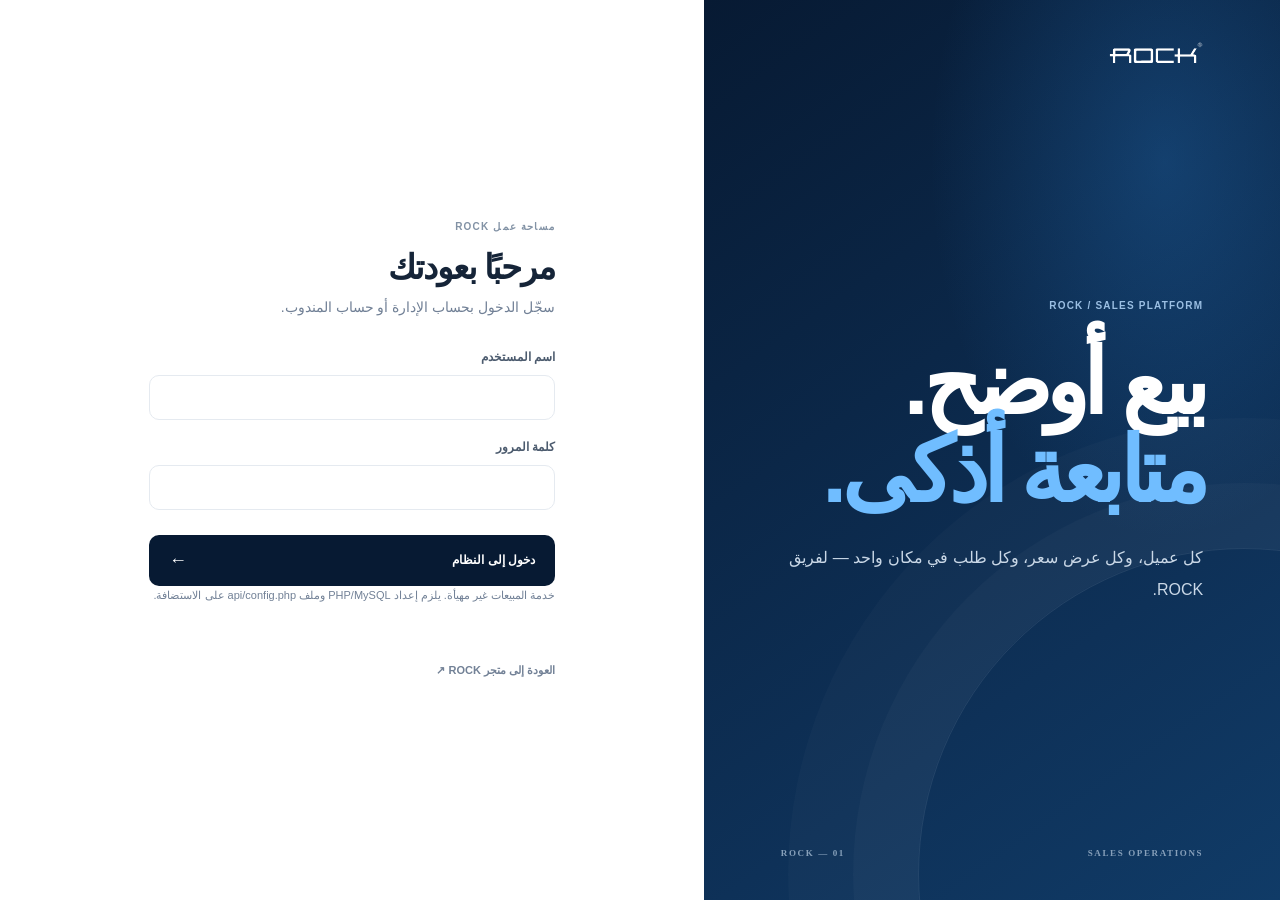
==== sales/index.html @ 5201d110 "Build ROCK sales portal with role-secured CRM, quotes, orders and admin commissions" ====
<!doctype html>
<html lang="ar" dir="rtl">
<head>
<meta charset="utf-8"><meta name="viewport" content="width=device-width,initial-scale=1,viewport-fit=cover">
<meta name="theme-color" content="#071a33"><meta name="robots" content="noindex,nofollow">
<meta http-equiv="Content-Security-Policy" content="default-src 'self'; base-uri 'self'; object-src 'none'; script-src 'self'; style-src 'self' 'unsafe-inline' https://fonts.googleapis.com; font-src 'self' https://fonts.gstatic.com; img-src 'self' data:; connect-src 'self'; form-action 'self'; upgrade-insecure-requests">
<title>ROCK Sales | نظام المبيعات</title>
<link rel="icon" href="../assets/brand/rock-logo.svg" type="image/svg+xml">
<link rel="preconnect" href="https://fonts.googleapis.com"><link rel="preconnect" href="https://fonts.gstatic.com" crossorigin>
<link href="https://fonts.googleapis.com/css2?family=IBM+Plex+Sans+Arabic:wght@400;500;600;700&family=Inter:wght@400;500;600;700;800;900&display=swap" rel="stylesheet">
<link rel="stylesheet" href="styles.css?v=20261111-1"><script src="app.js?v=20261111-1" defer></script>
</head>
<body>
<div id="loginView" class="login-view">
 <section class="login-aside"><a class="login-logo" href="../"><img src="../assets/brand/rock-logo.svg" alt="ROCK"></a><div class="login-message"><span class="eyebrow light">ROCK / SALES PLATFORM</span><h1>بيع أوضح.<br><em>متابعة أذكى.</em></h1><p>كل عميل، وكل عرض سعر، وكل طلب في مكان واحد — لفريق ROCK.</p></div><div class="login-foot"><span>SALES OPERATIONS</span><span>01 — ROCK</span></div></section>
 <section class="login-main"><form id="loginForm" class="login-card"><span class="eyebrow">مساحة عمل ROCK</span><h2>مرحبًا بعودتك</h2><p>سجّل الدخول بحساب الإدارة أو حساب المندوب.</p><label for="loginUsername">اسم المستخدم</label><input id="loginUsername" name="username" required maxlength="40" autocomplete="username"><label for="loginPassword">كلمة المرور</label><input id="loginPassword" name="password" type="password" required maxlength="200" autocomplete="current-password"><button class="primary-btn full-btn" type="submit"><span>دخول إلى النظام</span><b>←</b></button><p id="loginMessage" class="form-message" role="status" aria-live="polite"></p><a class="back-link" href="../">العودة إلى متجر ROCK ↗</a></form></section>
</div>
<div id="appView" class="app-view" hidden>
 <aside id="sidebar" class="sidebar"><div class="sidebar-brand"><a href="../"><img src="../assets/brand/rock-logo.svg" alt="ROCK"></a><span>SALES OS <i>●</i></span></div><div class="workspace-label">مساحة العمل</div>
 <nav class="side-nav" aria-label="القائمة الرئيسية">
 <button class="nav-link active" data-tab="dashboard"><span class="nav-icon">⌂</span><span>نظرة عامة</span></button>
 <button class="nav-link" data-tab="customers"><span class="nav-icon">♙</span><span>العملاء</span><b id="customerNavCount">0</b></button>
 <button class="nav-link" data-tab="quotes"><span class="nav-icon">▤</span><span>عروض الأسعار</span></button>
 <button class="nav-link" data-tab="orders"><span class="nav-icon">▣</span><span>الطلبات</span></button>
 <div class="nav-divider"></div>
 <button class="nav-link admin-only" data-tab="reps"><span class="nav-icon">♧</span><span>إدارة المندوبين</span></button>
 <button class="nav-link admin-only" data-tab="stock"><span class="nav-icon">▦</span><span>المخزون</span></button>
 <button class="nav-link admin-only" data-tab="commissions"><span class="nav-icon">٪</span><span>العمولات</span><span class="admin-lock">إدارة فقط</span></button>
 <button class="nav-link admin-only" data-tab="reports"><span class="nav-icon">◫</span><span>التقارير</span></button>
 </nav><div class="sidebar-bottom"><a class="store-link" href="../" target="_blank" rel="noopener"><span>↗</span> المتجر العام</a><div class="sidebar-user"><div class="avatar" id="userAvatar">R</div><div class="user-meta"><strong id="userName">ROCK</strong><small id="userRole">فريق المبيعات</small></div><button id="logoutBtn" class="logout-btn" type="button" aria-label="تسجيل الخروج">⇥</button></div></div>
 </aside>
 <main class="main-area"><header class="topbar"><button id="mobileMenuBtn" class="mobile-menu" type="button" aria-label="فتح القائمة">☰</button><div class="breadcrumb"><span>ROCK</span><b>/</b><strong id="currentSection">نظرة عامة</strong></div><div class="topbar-right"><span class="system-live"><i></i> النظام متصل</span><span class="top-date" id="todayLabel"></span></div></header>
 <div class="content-wrap">
 <section id="tab-dashboard" class="tab-panel active"><div class="page-heading"><div><span class="eyebrow">لوحة المتابعة</span><h1>أهلاً، <span id="greetingName">فريق ROCK</span></h1><p>نظرة سريعة على حركة العملاء والمبيعات والطلبات.</p></div><button class="primary-btn" data-open-tab="quotes">＋ إنشاء عرض سعر</button></div>
 <div class="stats-grid"><article class="stat-card"><div class="stat-label"><span>العملاء</span><i class="stat-icon">♙</i></div><strong id="statCustomers">0</strong><small>في قاعدة العملاء</small></article><article class="stat-card"><div class="stat-label"><span>عروض الأسعار</span><i class="stat-icon">▤</i></div><strong id="statQuotes">0</strong><small>تحت المتابعة</small></article><article class="stat-card"><div class="stat-label"><span>الطلبات</span><i class="stat-icon">▣</i></div><strong id="statOrders">0</strong><small>طلبات غير ملغاة</small></article><article class="stat-card featured-stat"><div class="stat-label"><span>قيمة المبيعات</span><i class="stat-icon">↗</i></div><strong id="statSales">0 ر.س</strong><small>قيمة الطلبات المسجلة</small></article><article class="stat-card"><div class="stat-label"><span>المبالغ المحصّلة</span><i class="stat-icon">✓</i></div><strong id="statCollected">0 ر.س</strong><small>الدفعات المسجلة</small></article></div>
 <div class="dashboard-grid"><section class="panel-card"><div class="panel-heading"><div><span class="eyebrow">آخر الحركة</span><h2>أحدث المستندات</h2></div><button class="text-action" data-open-tab="orders">عرض الكل ↗</button></div><div id="recentDocuments" class="recent-list"><div class="skeleton"></div></div></section>
 <section class="panel-card admin-only"><div class="panel-heading"><div><span class="eyebrow">أداء الفريق</span><h2>أفضل المندوبين</h2></div><button class="text-action" data-open-tab="reports">التقارير ↗</button></div><div id="repPerformance" class="performance-list"></div></section>
 <section class="panel-card quick-panel"><div class="panel-heading"><div><span class="eyebrow">إنجاز سريع</span><h2>اختصارات العمل</h2></div></div><button class="quick-action" data-open-tab="customers"><i>＋</i><span><b>إضافة عميل جديد</b><small>سجل بيانات العميل وتواصل معه</small></span><strong>←</strong></button><button class="quick-action" data-open-tab="quotes"><i>▤</i><span><b>إعداد عرض سعر</b><small>اختر العميل والمنتجات والكميات</small></span><strong>←</strong></button><button class="quick-action" data-open-tab="orders"><i>▣</i><span><b>متابعة الطلبات</b><small>راجع حالات التنفيذ والتحصيل</small></span><strong>←</strong></button></section></div></section>
 <section id="tab-customers" class="tab-panel"><div class="page-heading"><div><span class="eyebrow">إدارة العلاقات</span><h1>العملاء</h1><p>ملف لكل عميل مع بيانات التواصل وسجل المتابعة.</p></div><button class="primary-btn" id="showCustomerForm">＋ إضافة عميل</button></div>
 <section id="customerFormCard" class="panel-card form-card" hidden><div class="panel-heading"><div><span class="eyebrow">ملف عميل</span><h2>بيانات العميل</h2></div><button class="icon-close" type="button" data-hide="customerFormCard">×</button></div><form id="customerForm" class="form-grid"><input type="hidden" name="id"><label>اسم العميل / المنشأة<input name="name" required maxlength="160"></label><label>رقم الجوال<input name="phone" required maxlength="40" inputmode="tel"></label><label>البريد الإلكتروني<input name="email" type="email" maxlength="190"></label><label>المدينة<input name="city" maxlength="100"></label><label class="wide-field">العنوان<input name="address" maxlength="255"></label><label class="wide-field">ملاحظات<textarea name="notes" rows="2" maxlength="4000"></textarea></label><label class="admin-only">المندوب المسؤول<select name="rep_id" id="customerRepSelect"><option value="">بدون تعيين</option></select></label><div class="form-actions wide-field"><button class="primary-btn" type="submit">حفظ العميل</button><button class="secondary-btn" type="button" data-hide="customerFormCard">إلغاء</button><span id="customerMessage" class="form-message"></span></div></form></section>
 <section class="panel-card table-card"><div class="table-toolbar"><div><h2>قاعدة العملاء</h2><small id="customerCountLabel">0 عميل</small></div><input id="customerSearch" class="search-input" type="search" placeholder="ابحث بالاسم أو الجوال أو المدينة..."></div><div class="table-scroll"><table><thead><tr><th>العميل</th><th>رقم الجوال</th><th>المدينة</th><th class="admin-only">المندوب</th><th>تاريخ الإضافة</th><th>الإجراء</th></tr></thead><tbody id="customersBody"></tbody></table></div><div id="customersEmpty" class="empty-message" hidden>لا توجد سجلات بعد. أضف أول عميل للبدء.</div></section></section>
 <section id="tab-quotes" class="tab-panel"><div class="page-heading"><div><span class="eyebrow">مرحلة ما قبل البيع</span><h1>عروض الأسعار</h1><p>أنشئ عرضًا واضحًا ثم سجّل إرساله وتابع القرار.</p></div><button class="primary-btn" id="showQuoteForm">＋ عرض سعر جديد</button></div>
 <section id="quoteFormCard" class="panel-card form-card" hidden><div class="panel-heading"><div><span class="eyebrow">عرض جديد</span><h2>تجهيز عرض السعر</h2></div><button class="icon-close" type="button" data-hide="quoteFormCard">×</button></div><form id="quoteForm"><div class="form-grid"><label>العميل<select name="customer_id" id="quoteCustomer" required><option value="">اختر العميل</option></select></label><label>صلاحية العرض حتى<input name="valid_until" type="date"></label><label class="admin-only">المندوب المسؤول<select name="rep_id" id="quoteRep"><option value="">بدون تعيين</option></select></label><label class="admin-only">خصم (ر.س)<input name="discount" type="number" min="0" step="0.01" value="0"></label><label class="wide-field">ملاحظات العرض<textarea name="notes" rows="2"></textarea></label></div><div class="quote-lines-head"><div><span class="eyebrow">المنتجات</span><h3>بنود العرض</h3></div><button id="addQuoteLine" class="secondary-btn" type="button">＋ إضافة منتج</button></div><div id="quoteLines" class="quote-lines"></div><div class="quote-total"><span>الإجمالي التقديري</span><strong id="quoteTotal">0.00 ر.س</strong></div><div class="form-actions"><button class="primary-btn" type="submit">حفظ عرض السعر</button><button class="secondary-btn" type="button" data-hide="quoteFormCard">إلغاء</button><span id="quoteMessage" class="form-message"></span></div></form></section>
 <section class="panel-card table-card"><div class="table-toolbar"><div><h2>سجل عروض الأسعار</h2><small>من الأحدث إلى الأقدم</small></div><input id="quoteSearch" class="search-input" type="search" placeholder="ابحث برقم العرض أو العميل..."></div><div class="table-scroll"><table><thead><tr><th>رقم العرض</th><th>العميل</th><th class="admin-only">المندوب</th><th>القيمة</th><th>الحالة</th><th>التاريخ</th><th>الإجراءات</th></tr></thead><tbody id="quotesBody"></tbody></table></div><div id="quotesEmpty" class="empty-message" hidden>لا توجد عروض أسعار حتى الآن.</div></section></section>
 <section id="tab-orders" class="tab-panel"><div class="page-heading"><div><span class="eyebrow">تنفيذ المبيعات</span><h1>الطلبات</h1><p>تابع الاعتماد والتجهيز والشحن والتسليم والتحصيل.</p></div><a id="exportOrders" class="secondary-btn admin-only" href="api.php?action=export_orders">تصدير CSV ↓</a></div><section class="panel-card table-card"><div class="table-toolbar"><div><h2>كل الطلبات</h2><small>حالة التنفيذ والتحصيل</small></div><input id="orderSearch" class="search-input" type="search" placeholder="ابحث برقم الطلب أو العميل..."></div><div class="table-scroll"><table><thead><tr><th>رقم الطلب</th><th>العميل</th><th class="admin-only">المندوب</th><th>القيمة</th><th>التنفيذ</th><th>التحصيل</th><th>الإجراء</th></tr></thead><tbody id="ordersBody"></tbody></table></div><div id="ordersEmpty" class="empty-message" hidden>لا توجد طلبات معتمدة بعد.</div></section></section>
 <section id="tab-reps" class="tab-panel admin-only"><div class="page-heading"><div><span class="eyebrow">إدارة الفريق</span><h1>المندوبون</h1><p>إنشاء الحسابات وتحديد نسبة العمولة — إعداد خاص بالإدارة.</p></div><button class="primary-btn" id="showRepForm">＋ إضافة مندوب</button></div>
 <section id="repFormCard" class="panel-card form-card" hidden><div class="panel-heading"><div><span class="eyebrow">حساب مندوب</span><h2>بيانات الدخول</h2></div><button class="icon-close" type="button" data-hide="repFormCard">×</button></div><form id="repForm" class="form-grid"><input type="hidden" name="id"><label>الاسم الكامل<input name="name" required maxlength="120"></label><label>اسم المستخدم<input name="username" required pattern="[A-Za-z0-9_.-]{3,40}" maxlength="40"></label><label>رقم الجوال<input name="phone" maxlength="40" inputmode="tel"></label><label>كلمة المرور الأولية<input name="password" type="password" minlength="12" autocomplete="new-password"><small>12 حرفًا على الأقل. اتركه فارغًا عند التعديل للإبقاء على كلمة المرور.</small></label><label>نسبة العمولة %<input name="commission_percent" type="number" min="0" max="100" step="0.001" placeholder="استخدم النسبة العامة"></label><label class="toggle-field"><input name="active" type="checkbox" value="1" checked> الحساب مفعّل</label><div class="form-actions wide-field"><button class="primary-btn" type="submit">حفظ حساب المندوب</button><button class="secondary-btn" type="button" data-hide="repFormCard">إلغاء</button><span id="repMessage" class="form-message"></span></div></form></section>
 <section class="panel-card table-card"><div class="table-toolbar"><div><h2>فريق المبيعات</h2><small>العمولات غير ظاهرة للمندوبين.</small></div></div><div class="table-scroll"><table><thead><tr><th>المندوب</th><th>اسم المستخدم</th><th>الجوال</th><th>العمولة</th><th>الحالة</th><th>آخر دخول</th><th>إجراء</th></tr></thead><tbody id="repsBody"></tbody></table></div></section></section>
 <section id="tab-stock" class="tab-panel admin-only"><div class="page-heading"><div><span class="eyebrow">التحكم التشغيلي</span><h1>المخزون</h1><p>فعّل تتبع الكمية للمنتجات التي تريد مراقبتها. يبدأ المخزون غير متتبّع حتى إدخال رصيد فعلي.</p></div></div><section class="panel-card table-card"><div class="table-toolbar"><div><h2>رصيد المنتجات</h2><small>يُخصم المخزون عند تحويل حالة الطلب إلى مشحون.</small></div><input id="stockSearch" class="search-input" type="search" placeholder="ابحث عن منتج..."></div><div class="table-scroll"><table><thead><tr><th>المنتج</th><th>الموديل</th><th>تتبع الكمية</th><th>الرصيد</th><th>حد إعادة الطلب</th><th>حفظ</th></tr></thead><tbody id="stockBody"></tbody></table></div></section></section>
 <section id="tab-commissions" class="tab-panel admin-only"><div class="page-heading"><div><span class="eyebrow">إعدادات خاصة بالإدارة</span><h1>العمولات</h1><p>صفحة خاصة بالمدير. لا تظهر في واجهة المندوب أو API الخاص به.</p></div><span class="private-pill">🔒 إدارة فقط</span></div><section class="panel-card commission-settings"><form id="commissionForm"><div><span class="eyebrow">النسبة العامة</span><h2>معدل عمولة الفريق</h2><p>تُستخدم للحسابات التي ليس لها نسبة فردية. تثبت النسبة عند اكتمال التحصيل.</p></div><label><span>النسبة المئوية</span><div class="percent-input"><input name="percent" id="defaultCommission" type="number" min="0" max="100" step="0.001" required><b>%</b></div></label><button class="primary-btn" type="submit">حفظ النسبة</button><span id="commissionMessage" class="form-message"></span></form></section><section class="panel-card table-card"><div class="table-toolbar"><div><h2>العمولات المثبتة</h2><small>تُحسب على صافي قيمة الطلب بعد الخصم عند اكتمال التحصيل.</small></div></div><div class="table-scroll"><table><thead><tr><th>رقم الطلب</th><th>المندوب</th><th>أساس الاحتساب</th><th>النسبة</th><th>العمولة</th><th>التاريخ</th></tr></thead><tbody id="commissionsBody"></tbody></table></div><div id="commissionsEmpty" class="empty-message" hidden>لا توجد عمولات مثبتة بعد.</div></section></section>
 <section id="tab-reports" class="tab-panel admin-only"><div class="page-heading"><div><span class="eyebrow">تحليل الأداء</span><h1>التقارير</h1><p>قارن المبيعات والتحصيل وعدد الطلبات حسب المندوب.</p></div></div><section class="panel-card report-filter"><form id="reportForm"><label>من تاريخ<input type="date" name="from" required></label><label>إلى تاريخ<input type="date" name="to" required></label><button class="primary-btn" type="submit">تحديث التقرير</button></form></section><section class="panel-card table-card"><div class="table-toolbar"><div><h2>أداء المندوبين</h2><small id="reportPeriod">هذا الشهر</small></div></div><div class="table-scroll"><table><thead><tr><th>المندوب</th><th>الطلبات</th><th>المبيعات</th><th>المحصّل</th><th>نسبة التحصيل</th></tr></thead><tbody id="reportsBody"></tbody></table></div></section></section>
 <footer class="app-footer"><span>ROCK SALES OPERATIONS</span><span>بيئة داخلية محمية · SAR</span></footer></div></main></div>
<div id="detailModal" class="modal-wrap" hidden><div class="modal-backdrop" data-close-modal></div><section class="detail-modal" role="dialog" aria-modal="true" aria-labelledby="detailTitle"><div class="modal-title"><div><span class="eyebrow">ROCK / RECORD</span><h2 id="detailTitle">تفاصيل السجل</h2></div><button class="icon-close" type="button" data-close-modal>×</button></div><div id="detailContent"></div></section></div>
<div id="toast" class="toast" role="status" aria-live="polite"></div>
</body></html>
---- sales/styles.css ----
@import url('https://fonts.googleapis.com/css2?family=IBM+Plex+Sans+Arabic:wght@400;500;600;700&family=Inter:wght@400;500;600;700;800;900&display=swap');
:root{color-scheme:light;--navy:#071a33;--blue:#1676d2;--ink:#152438;--muted:#718096;--line:#e5eaf0;--paper:#f5f7fa;--green:#18835b;--amber:#a76a0b;--red:#bf3e42;font-family:"IBM Plex Sans Arabic","Inter",sans-serif}
*{box-sizing:border-box}html{min-width:320px;background:var(--paper);scroll-behavior:smooth}body{margin:0;background:var(--paper);color:var(--ink);font-size:14px;line-height:1.65;-webkit-font-smoothing:antialiased}button,input,select,textarea{font:inherit}button,a{-webkit-tap-highlight-color:transparent}button{cursor:pointer}a{color:inherit;text-decoration:none}[hidden]{display:none!important}
.login-view{min-height:100svh;display:grid;grid-template-columns:minmax(320px,.9fr) minmax(380px,1.1fr);background:#fff}.login-aside{min-height:100svh;padding:42px clamp(28px,6vw,90px);background:radial-gradient(ellipse at 80% 18%,rgba(43,131,214,.28),transparent 36%),linear-gradient(145deg,#071a33,#0e3158 70%,#103b67);color:#fff;display:flex;flex-direction:column;justify-content:space-between;position:relative;overflow:hidden}.login-aside:after{content:"";position:absolute;width:650px;height:650px;border:1px solid rgba(255,255,255,.09);border-radius:50%;right:-290px;bottom:-300px;box-shadow:0 0 0 65px rgba(255,255,255,.025),0 0 0 130px rgba(255,255,255,.02)}.login-logo{width:94px;position:relative;z-index:1}.login-logo img{width:100%;filter:brightness(0) invert(1)}.login-message{position:relative;z-index:1;max-width:560px;margin-block:auto}.eyebrow{display:block;font-size:10px;letter-spacing:.12em;font-weight:800;color:#8292a5;text-transform:uppercase}.eyebrow.light{color:#9bbfe3}.login-message h1{font-size:clamp(55px,7vw,100px);letter-spacing:-.065em;line-height:.98;margin:26px 0;font-weight:800}.login-message h1 em{font-style:normal;color:#70bdff}.login-message p{font-size:16px;line-height:2;color:#cad8e7;max-width:440px}.login-foot{display:flex;justify-content:space-between;gap:20px;color:#87a0ba;font:700 9px "Inter";letter-spacing:.18em;position:relative;z-index:1}.login-main{min-height:100svh;display:grid;place-items:center;padding:32px}.login-card{width:min(430px,100%);padding:12px}.login-card h2{font-size:34px;line-height:1.2;margin:12px 0 8px;letter-spacing:-.04em}.login-card>p{color:var(--muted);margin:0 0 29px}.login-card label,.form-grid label,.report-filter label{display:flex;flex-direction:column;gap:7px;font-size:12px;font-weight:700;color:#4c5b6e}.login-card input,.form-grid input,.form-grid select,.form-grid textarea,.report-filter input{width:100%;min-width:0;min-height:45px;border:1px solid var(--line);border-radius:10px;background:#fff;padding:10px 13px;outline:0;color:var(--ink);transition:border .18s,box-shadow .18s}.login-card input{margin:7px 0 18px}.login-card input:focus,.form-grid input:focus,.form-grid select:focus,.form-grid textarea:focus,.report-filter input:focus,.search-input:focus{border-color:#7db6ef;box-shadow:0 0 0 3px rgba(22,118,210,.1)}.primary-btn,.secondary-btn{min-height:43px;border-radius:10px;padding:0 17px;display:inline-flex;align-items:center;justify-content:center;gap:12px;font-size:12px;font-weight:800;border:1px solid transparent;transition:transform .18s,background .18s,border .18s}.primary-btn{background:var(--navy);color:#fff}.primary-btn:hover{background:#12375f;transform:translateY(-1px)}.secondary-btn{background:#fff;border-color:var(--line);color:var(--ink)}.secondary-btn:hover{background:#f8fafc;border-color:#cbd5df}.full-btn{width:100%;justify-content:space-between;margin-top:7px;min-height:51px;padding-inline:19px}.full-btn b{font-size:18px}.form-message{min-height:20px;font-size:11px;color:var(--red);margin:8px 0 0}.form-message.success{color:var(--green)}.back-link{font-size:11px;font-weight:700;color:#728196;display:inline-block;margin-top:26px}.back-link:hover{color:var(--blue)}
.app-view{min-height:100svh}.sidebar{position:fixed;z-index:30;inset:0 auto 0 0;width:264px;background:var(--navy);color:#fff;display:flex;flex-direction:column;padding:25px 16px 17px;direction:rtl}.sidebar-brand{display:flex;align-items:center;justify-content:space-between;gap:10px;padding:5px 12px 30px}.sidebar-brand img{width:82px;filter:brightness(0) invert(1)}.sidebar-brand span{font:800 8px "Inter";letter-spacing:.12em;color:#9cb0c6}.sidebar-brand i{font-style:normal;color:#5dc28f}.workspace-label{font-size:10px;color:#7890a8;font-weight:700;padding:0 13px 11px}.side-nav{display:flex;flex-direction:column;gap:5px}.nav-link{width:100%;min-height:45px;border:0;background:transparent;color:#bac9d9;border-radius:10px;padding:0 12px;display:flex;align-items:center;gap:12px;text-align:right;font-size:12px;font-weight:600;transition:.18s}.nav-link:hover{background:rgba(255,255,255,.07);color:#fff}.nav-link.active{background:rgba(77,155,224,.2);color:#fff;box-shadow:inset -3px 0 #66b7ff}.nav-icon{width:23px;height:23px;border:1px solid rgba(255,255,255,.12);border-radius:7px;display:grid;place-items:center;font-size:15px;color:#91b4d8}.nav-link b,.admin-lock{margin-inline-start:auto}.nav-link b{font:700 10px "Inter";color:#a8c6e2}.admin-lock{font-size:8px;color:#80bcf4;background:rgba(91,162,226,.14);padding:3px 6px;border-radius:5px}.nav-divider{height:1px;background:rgba(255,255,255,.1);margin:13px 8px}.sidebar-bottom{margin-top:auto}.store-link{display:flex;align-items:center;gap:9px;color:#adbed0;padding:13px 12px;font-size:11px;border-bottom:1px solid rgba(255,255,255,.1)}.store-link span{font-size:16px}.sidebar-user{display:flex;align-items:center;gap:10px;padding:17px 8px 2px}.avatar{width:34px;height:34px;flex:0 0 34px;border-radius:11px;background:linear-gradient(145deg,#2389df,#14436e);display:grid;place-items:center;font:800 13px "Inter"}.user-meta{min-width:0;display:flex;flex-direction:column;flex:1}.user-meta strong{font-size:11px;white-space:nowrap;overflow:hidden;text-overflow:ellipsis}.user-meta small{font-size:9px;color:#90a5bc}.logout-btn{width:31px;height:31px;background:rgba(255,255,255,.07);border:0;border-radius:9px;color:#d4dfec;font-size:17px}
.main-area{min-height:100vh;margin-left:264px}.topbar{height:69px;background:rgba(255,255,255,.9);backdrop-filter:blur(15px);border-bottom:1px solid var(--line);display:flex;align-items:center;justify-content:space-between;padding:0 clamp(22px,3.5vw,54px);position:sticky;top:0;z-index:20}.breadcrumb{display:flex;gap:10px;align-items:center;font-size:11px;color:#91a0b0}.breadcrumb b{color:#c2ccd6}.breadcrumb strong{font-weight:800;color:#26374b}.topbar-right{display:flex;gap:22px;align-items:center}.system-live{display:flex;align-items:center;gap:7px;font-size:10px;font-weight:700;color:#668175}.system-live i{width:7px;height:7px;background:#35ad77;border-radius:50%;box-shadow:0 0 0 3px #e4f5ec}.top-date{font-size:10px;color:#95a1af}.mobile-menu{display:none;border:0;background:#eff4f8;border-radius:8px;width:36px;height:36px}.content-wrap{padding:35px clamp(20px,3.5vw,54px) 25px;max-width:1600px;margin:auto}.tab-panel{display:none}.tab-panel.active{display:block;animation:fadeIn .25s ease}@keyframes fadeIn{from{opacity:0;transform:translateY(5px)}to{opacity:1;transform:none}}.page-heading{display:flex;align-items:flex-end;justify-content:space-between;gap:22px;margin-bottom:27px}.page-heading h1{font-size:clamp(29px,3.2vw,43px);letter-spacing:-.05em;line-height:1.15;margin:8px 0}.page-heading h1 span{color:var(--blue)}.page-heading p{margin:0;color:var(--muted);font-size:12px}.page-heading .primary-btn{flex:0 0 auto}.stats-grid{display:grid;grid-template-columns:repeat(5,minmax(0,1fr));gap:13px;margin-bottom:20px}.stat-card{min-height:132px;background:#fff;border:1px solid var(--line);border-radius:15px;padding:17px 18px;box-shadow:0 5px 20px rgba(22,46,75,.025)}.stat-label{display:flex;align-items:center;justify-content:space-between;color:#748196;font-size:10px;font-weight:700}.stat-icon{font-style:normal;width:29px;height:29px;display:grid;place-items:center;background:#f0f5fa;border-radius:9px;color:#336d9f;font-size:14px}.stat-card>strong{display:block;font:800 clamp(21px,2.1vw,28px) "Inter";letter-spacing:-.05em;margin:12px 0 2px;color:#1b2c40;direction:ltr;text-align:right}.stat-card>small{font-size:9px;color:#9aa5b2}.featured-stat{background:linear-gradient(145deg,#0a2747,#11416e);border-color:#0a2747}.featured-stat .stat-label,.featured-stat>small{color:#b5cce2}.featured-stat .stat-icon{background:rgba(255,255,255,.1);color:#b8e1ff}.featured-stat>strong{color:#fff}.dashboard-grid{display:grid;grid-template-columns:1.2fr .8fr;gap:15px}.panel-card{background:#fff;border:1px solid var(--line);border-radius:16px;padding:21px;box-shadow:0 7px 25px rgba(22,46,75,.025);min-width:0}.panel-heading{display:flex;justify-content:space-between;align-items:center;gap:15px;margin-bottom:19px}.panel-heading h2,.table-toolbar h2,.quote-lines-head h3{font-size:18px;letter-spacing:-.025em;margin:4px 0 0}.text-action{border:0;background:transparent;color:var(--blue);font-size:10px;font-weight:800}.recent-list{display:flex;flex-direction:column}.recent-row{display:grid;grid-template-columns:minmax(0,1fr) auto;gap:12px;align-items:center;padding:13px 0;border-top:1px solid #eff2f5}.recent-row:first-child{border-top:0}.recent-main{min-width:0}.recent-main strong{font:700 11px "Inter";direction:ltr;display:block;text-align:right}.recent-main span{display:block;font-size:10px;color:#79899c;overflow:hidden;text-overflow:ellipsis;white-space:nowrap}.recent-side{text-align:left}.recent-side b{display:block;font:700 11px "Inter";direction:ltr}.recent-side small{font-size:9px;color:#8f9dad}.performance-list{display:flex;flex-direction:column;gap:13px}.performance-row{display:grid;grid-template-columns:28px 1fr auto;gap:9px;align-items:center}.performance-rank{width:27px;height:27px;border-radius:8px;background:#eef5fb;color:#357dbb;display:grid;place-items:center;font:800 10px "Inter"}.performance-name{font-size:10px;font-weight:700}.performance-bar{height:5px;background:#edf1f5;border-radius:99px;margin-top:5px;overflow:hidden}.performance-bar span{display:block;height:100%;background:linear-gradient(90deg,#1676d2,#6cb5f5);border-radius:99px}.performance-sales{font:700 10px "Inter";direction:ltr}.quick-panel{grid-column:1/-1}.quick-panel .panel-heading{margin-bottom:9px}.quick-action{width:100%;border:0;border-top:1px solid #eff2f5;background:#fff;display:flex;align-items:center;gap:12px;text-align:right;padding:13px 1px;color:var(--ink)}.quick-action:first-of-type{border-top:0}.quick-action>i{width:35px;height:35px;border-radius:10px;background:#edf5fd;color:#247cc6;display:grid;place-items:center;font-style:normal;font-size:17px}.quick-action span{display:flex;flex-direction:column;flex:1}.quick-action b{font-size:11px}.quick-action small{font-size:9px;color:#8d9aaa}.quick-action>strong{color:#9aabba;font-size:15px}.skeleton{height:64px;border-radius:9px;background:linear-gradient(90deg,#f4f6f8,#fafbfc,#f4f6f8);background-size:200% 100%;animation:shimmer 1.3s infinite}@keyframes shimmer{to{background-position-x:-200%}}
.table-card{padding:0;overflow:hidden}.table-toolbar{display:flex;align-items:center;justify-content:space-between;gap:16px;padding:19px 21px;border-bottom:1px solid var(--line)}.table-toolbar small{color:#8a97a6;font-size:10px}.search-input{width:min(320px,48%);min-height:39px;padding:0 13px;border:1px solid var(--line);border-radius:9px;outline:0;font-size:10px}.table-scroll{width:100%;overflow:auto}table{width:100%;border-collapse:collapse;white-space:nowrap;text-align:right}th{height:43px;padding:0 17px;background:#f8fafc;color:#8290a0;font-size:9px;font-weight:800}td{padding:13px 17px;border-top:1px solid #eff2f5;font-size:10px;color:#44566b}tbody tr:hover{background:#fbfcfe}td strong{color:#21344a}td small{display:block;color:#94a0ad;font-size:9px;margin-top:2px}.person-cell{display:flex;align-items:center;gap:9px}.person-dot{width:29px;height:29px;border-radius:9px;background:#eef5fc;color:#347ebc;display:grid;place-items:center;font-weight:800}.table-actions{display:flex;align-items:center;gap:5px}.icon-action,.small-action{height:29px;min-width:30px;padding:0 8px;border:1px solid var(--line);border-radius:7px;background:#fff;color:#53657a;font-size:10px}.icon-action:hover,.small-action:hover{border-color:#99c0e6;color:var(--blue)}.small-action.primary{background:#edf5fd;border-color:#d8eafb;color:#176ebc}.status{display:inline-flex;align-items:center;gap:5px;padding:4px 8px;border-radius:99px;font-size:9px;font-weight:800;background:#f1f4f7;color:#66778a}.status:before{content:"";width:5px;height:5px;border-radius:50%;background:currentColor}.status.green{background:#e9f7f0;color:var(--green)}.status.amber{background:#fff5df;color:var(--amber)}.status.red{background:#fff0f0;color:var(--red)}.status.blue{background:#e9f3ff;color:#216eb2}.empty-message{text-align:center;color:#93a0ae;font-size:11px;padding:34px 16px}.form-card{margin-bottom:17px;background:#fcfdff}.form-card .panel-heading{margin-bottom:17px}.icon-close{width:32px;height:32px;border:1px solid var(--line);background:#fff;border-radius:9px;font-size:19px;color:#738397}.form-grid{display:grid;grid-template-columns:repeat(2,minmax(0,1fr));gap:14px}.form-grid label small{font-size:9px;color:#9aa5b0;font-weight:400}.wide-field{grid-column:1/-1}.form-grid textarea{resize:vertical;min-height:76px}.form-actions{display:flex;gap:8px;align-items:center;flex-wrap:wrap}.form-actions .form-message{flex:1}.quote-lines-head{display:flex;align-items:center;justify-content:space-between;margin:23px 0 11px}.quote-lines{display:flex;flex-direction:column;gap:8px}.quote-line{display:grid;grid-template-columns:minmax(0,2fr) 90px 120px 35px;gap:8px;align-items:center}.quote-line select,.quote-line input{width:100%;height:40px;border:1px solid var(--line);border-radius:8px;background:#fff;padding:0 10px;min-width:0;font-size:10px;outline:0}.quote-line-total{font:700 10px "Inter";direction:ltr;text-align:center}.remove-line{width:31px;height:31px;border:0;border-radius:8px;background:#fff0f0;color:#b64048;font-size:17px}.quote-total{display:flex;align-items:center;justify-content:space-between;background:#f4f8fc;border-radius:10px;padding:13px 16px;margin:13px 0 17px;font-size:11px;font-weight:700}.quote-total strong{font:800 19px "Inter";color:#155d9e;direction:ltr}.report-filter form{display:flex;align-items:flex-end;gap:13px;flex-wrap:wrap}.report-filter label{min-width:180px;flex:0 1 220px}.report-filter input{min-height:42px}.private-pill{border:1px solid #f2d9a7;background:#fff8e7;color:#97600d;border-radius:99px;padding:8px 13px;font-size:10px;font-weight:800}.commission-settings{margin-bottom:16px;background:linear-gradient(120deg,#fff,#f8fbff)}.commission-settings form{display:flex;align-items:center;gap:22px;flex-wrap:wrap}.commission-settings form>div{flex:1;min-width:230px}.commission-settings h2{font-size:19px;margin:6px 0}.commission-settings p{font-size:10px;color:#8795a5;margin:0}.commission-settings label{display:flex;flex-direction:column;gap:6px;font-size:10px;font-weight:700}.percent-input{display:flex;align-items:center;border:1px solid var(--line);border-radius:9px;overflow:hidden;background:#fff}.percent-input input{width:112px;border:0;outline:0;padding:10px 12px;font:700 18px "Inter"}.percent-input b{padding:0 12px;color:#8191a3}.commission-settings .form-message{flex:1 0 100%;margin:0}.toggle-field{display:flex!important;flex-direction:row!important;align-items:center;gap:8px!important;align-self:end;padding-bottom:10px}.toggle-field input{width:17px;height:17px;min-height:0;accent-color:var(--blue)}.app-footer{display:flex;justify-content:space-between;gap:15px;border-top:1px solid #e3e8ee;margin-top:36px;padding-top:17px;color:#9ca8b4;font:700 8px "Inter";letter-spacing:.1em}
.modal-wrap{position:fixed;inset:0;z-index:80;display:grid;place-items:center;padding:18px}.modal-backdrop{position:absolute;inset:0;background:rgba(5,17,32,.58);backdrop-filter:blur(5px)}.detail-modal{position:relative;width:min(760px,100%);max-height:min(90svh,900px);overflow:auto;background:#fff;border-radius:18px;padding:24px;box-shadow:0 30px 100px rgba(0,0,0,.25)}.modal-title{display:flex;justify-content:space-between;align-items:center;border-bottom:1px solid var(--line);padding-bottom:15px;margin-bottom:17px}.modal-title h2{margin:4px 0 0;font-size:22px}.detail-summary{display:grid;grid-template-columns:repeat(3,1fr);gap:8px;margin-bottom:17px}.detail-tile{background:#f6f8fa;border-radius:10px;padding:11px}.detail-tile span{font-size:9px;color:#8090a1;display:block}.detail-tile strong{font-size:11px;display:block;margin-top:4px}.detail-lines{width:100%;margin:10px 0 17px}.detail-lines th,.detail-lines td{padding:9px 10px}.detail-total{text-align:left;font:800 18px "Inter";direction:ltr;padding:12px 0;border-top:1px solid var(--line)}.detail-actions{display:flex;gap:8px;flex-wrap:wrap;margin-top:15px}.activity-list{border-top:1px solid var(--line);margin-top:16px;padding-top:14px}.activity-item{padding:10px 0;border-bottom:1px solid #f0f2f5}.activity-item small{display:block;color:#93a0ae;font-size:9px}.activity-item p{margin:4px 0;font-size:11px}.activity-form,.payment-form{display:flex;gap:7px;flex-wrap:wrap;margin-top:12px;padding:14px;background:#f7f9fb;border-radius:10px}.activity-form select,.activity-form input,.payment-form input,.payment-form select{min-height:38px;border:1px solid var(--line);border-radius:8px;padding:0 9px;font-size:10px;background:#fff}.activity-form input{flex:1;min-width:160px}.payment-form label{display:flex;flex-direction:column;gap:5px;font-size:10px;font-weight:700;flex:1;min-width:130px}.toast{position:fixed;bottom:22px;left:50%;z-index:120;transform:translate(-50%,15px);opacity:0;pointer-events:none;background:#102b4c;color:#fff;border-radius:10px;padding:11px 17px;box-shadow:0 18px 60px rgba(19,40,66,.08);font-size:11px;transition:.22s;max-width:calc(100vw - 30px)}.toast.show{opacity:1;transform:translate(-50%,0)}.muted{color:#8290a0;font-size:11px}
@media(max-width:1200px){.stats-grid{grid-template-columns:repeat(3,minmax(0,1fr))}.dashboard-grid{grid-template-columns:1fr 1fr}.quick-panel{grid-column:1/-1}.sidebar{width:238px}.main-area{margin-left:238px}}
@media(max-width:900px){.login-view{grid-template-columns:.8fr 1.2fr}.login-aside{padding:30px}.login-message h1{font-size:56px}.sidebar{width:250px;transform:translateX(-105%);transition:transform .25s;box-shadow:18px 0 55px rgba(0,0,0,.15)}.sidebar.open{transform:none}.main-area{margin-left:0}.mobile-menu{display:block;margin-right:12px}.topbar{justify-content:flex-start}.breadcrumb{flex:1}.topbar-right{margin-inline-start:auto}.content-wrap{padding:26px 20px}.stats-grid{grid-template-columns:repeat(3,minmax(0,1fr))}}
@media(max-width:640px){.login-view{grid-template-columns:1fr}.login-aside{min-height:250px;padding:22px 25px 25px}.login-logo{width:76px}.login-message{margin:30px 0 10px}.login-message h1{font-size:48px;margin:13px 0}.login-message p{font-size:12px;margin:0}.login-foot{font-size:7px}.login-main{min-height:auto;padding:38px 23px 48px}.login-card{padding:0}.login-card h2{font-size:29px}.topbar{height:59px;padding:0 15px}.top-date{display:none}.topbar-right{gap:0}.content-wrap{padding:23px 14px}.page-heading{align-items:flex-start;flex-direction:column;gap:13px;margin-bottom:19px}.page-heading h1{font-size:30px}.page-heading .primary-btn{width:100%}.stats-grid{grid-template-columns:repeat(2,minmax(0,1fr));gap:9px}.stat-card{min-height:113px;padding:13px}.stat-card>strong{font-size:21px;margin:10px 0 1px}.dashboard-grid{grid-template-columns:1fr;gap:11px}.quick-panel{grid-column:auto}.panel-card{padding:15px;border-radius:13px}.table-card{padding:0}.table-toolbar{align-items:flex-start;flex-direction:column;padding:15px}.search-input{width:100%;max-width:none}.form-grid{grid-template-columns:1fr;gap:11px}.wide-field{grid-column:auto}.quote-line{grid-template-columns:minmax(0,1fr) 65px 78px 30px;gap:5px}.quote-line select,.quote-line input{font-size:9px;padding:0 6px}.quote-line-total{font-size:9px}.commission-settings form{align-items:stretch;gap:13px}.commission-settings form>div{min-width:0}.commission-settings form>label{width:100%}.commission-settings .primary-btn{width:100%}.detail-modal{padding:18px}.detail-summary{grid-template-columns:repeat(2,1fr)}.report-filter form{align-items:stretch;flex-direction:column}.report-filter label{min-width:0;flex:1}.report-filter .primary-btn{width:100%}.app-footer{font-size:7px}.system-live{font-size:9px}.table-scroll table{min-width:720px}}
@media(prefers-reduced-motion:reduce){*,*::before,*:after{scroll-behavior:auto!important;animation-duration:.01ms!important;animation-iteration-count:1!important;transition-duration:.01ms!important}}
@media print{body{background:#fff}.sidebar,.topbar,.app-footer,.detail-actions,.modal-backdrop,.icon-close{display:none!important}.main-area{margin:0}.content-wrap{padding:0}.tab-panel{display:none!important}#detailModal{position:static;display:block!important;padding:0}#detailModal .detail-modal{width:100%;max-height:none;overflow:visible;border:0;box-shadow:none;padding:0}.modal-title{padding-top:0}}
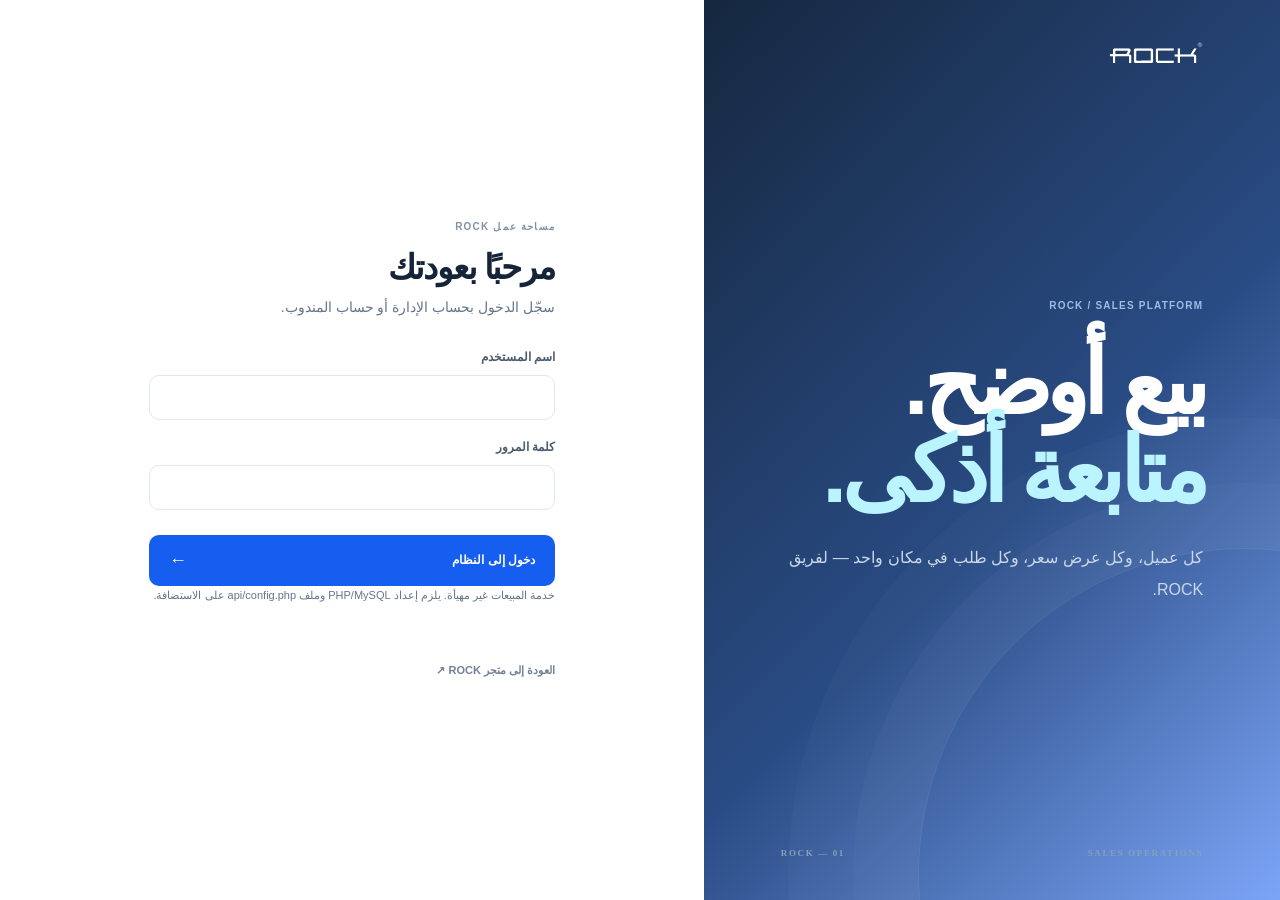
==== commit f9444566: "Load updated ROCK sales palette and permit branded rock photography" ====
--- a/sales/index.html
+++ b/sales/index.html
@@ -2,13 +2,13 @@
 <html lang="ar" dir="rtl">
 <head>
 <meta charset="utf-8"><meta name="viewport" content="width=device-width,initial-scale=1,viewport-fit=cover">
-<meta name="theme-color" content="#071a33"><meta name="robots" content="noindex,nofollow">
-<meta http-equiv="Content-Security-Policy" content="default-src 'self'; base-uri 'self'; object-src 'none'; script-src 'self'; style-src 'self' 'unsafe-inline' https://fonts.googleapis.com; font-src 'self' https://fonts.gstatic.com; img-src 'self' data:; connect-src 'self'; form-action 'self'; upgrade-insecure-requests">
+<meta name="theme-color" content="#155EEF"><meta name="robots" content="noindex,nofollow">
+<meta http-equiv="Content-Security-Policy" content="default-src 'self'; base-uri 'self'; object-src 'none'; script-src 'self'; style-src 'self' 'unsafe-inline' https://fonts.googleapis.com; font-src 'self' https://fonts.gstatic.com; img-src 'self' data: https://images.pexels.com; connect-src 'self'; form-action 'self'; upgrade-insecure-requests">
 <title>ROCK Sales | نظام المبيعات</title>
 <link rel="icon" href="../assets/brand/rock-logo.svg" type="image/svg+xml">
 <link rel="preconnect" href="https://fonts.googleapis.com"><link rel="preconnect" href="https://fonts.gstatic.com" crossorigin>
 <link href="https://fonts.googleapis.com/css2?family=IBM+Plex+Sans+Arabic:wght@400;500;600;700&family=Inter:wght@400;500;600;700;800;900&display=swap" rel="stylesheet">
-<link rel="stylesheet" href="styles.css?v=20261111-1"><script src="app.js?v=20261111-1" defer></script>
+<link rel="stylesheet" href="styles.css?v=20261120-rock-v2"><script src="app.js?v=20261111-1" defer></script>
 </head>
 <body>
 <div id="loginView" class="login-view">
--- a/sales/styles.css
+++ b/sales/styles.css
@@ -11,3 +11,27 @@
 @media(max-width:640px){.login-view{grid-template-columns:1fr}.login-aside{min-height:250px;padding:22px 25px 25px}.login-logo{width:76px}.login-message{margin:30px 0 10px}.login-message h1{font-size:48px;margin:13px 0}.login-message p{font-size:12px;margin:0}.login-foot{font-size:7px}.login-main{min-height:auto;padding:38px 23px 48px}.login-card{padding:0}.login-card h2{font-size:29px}.topbar{height:59px;padding:0 15px}.top-date{display:none}.topbar-right{gap:0}.content-wrap{padding:23px 14px}.page-heading{align-items:flex-start;flex-direction:column;gap:13px;margin-bottom:19px}.page-heading h1{font-size:30px}.page-heading .primary-btn{width:100%}.stats-grid{grid-template-columns:repeat(2,minmax(0,1fr));gap:9px}.stat-card{min-height:113px;padding:13px}.stat-card>strong{font-size:21px;margin:10px 0 1px}.dashboard-grid{grid-template-columns:1fr;gap:11px}.quick-panel{grid-column:auto}.panel-card{padding:15px;border-radius:13px}.table-card{padding:0}.table-toolbar{align-items:flex-start;flex-direction:column;padding:15px}.search-input{width:100%;max-width:none}.form-grid{grid-template-columns:1fr;gap:11px}.wide-field{grid-column:auto}.quote-line{grid-template-columns:minmax(0,1fr) 65px 78px 30px;gap:5px}.quote-line select,.quote-line input{font-size:9px;padding:0 6px}.quote-line-total{font-size:9px}.commission-settings form{align-items:stretch;gap:13px}.commission-settings form>div{min-width:0}.commission-settings form>label{width:100%}.commission-settings .primary-btn{width:100%}.detail-modal{padding:18px}.detail-summary{grid-template-columns:repeat(2,1fr)}.report-filter form{align-items:stretch;flex-direction:column}.report-filter label{min-width:0;flex:1}.report-filter .primary-btn{width:100%}.app-footer{font-size:7px}.system-live{font-size:9px}.table-scroll table{min-width:720px}}
 @media(prefers-reduced-motion:reduce){*,*::before,*:after{scroll-behavior:auto!important;animation-duration:.01ms!important;animation-iteration-count:1!important;transition-duration:.01ms!important}}
 @media print{body{background:#fff}.sidebar,.topbar,.app-footer,.detail-actions,.modal-backdrop,.icon-close{display:none!important}.main-area{margin:0}.content-wrap{padding:0}.tab-panel{display:none!important}#detailModal{position:static;display:block!important;padding:0}#detailModal .detail-modal{width:100%;max-height:none;overflow:visible;border:0;box-shadow:none;padding:0}.modal-title{padding-top:0}}
+
+
+/* ROCK Sales — shared brand accent, while preserving the quieter operational UI */
+:root{
+  --navy:#071A33;
+  --blue:#155EEF;
+  --ink:#152438;
+  --muted:#64758B;
+  --line:#DFE8F6;
+  --paper:#F3F7FF;
+}
+.login-aside{
+  background:
+    linear-gradient(135deg,rgba(7,26,51,.94) 0%,rgba(12,51,116,.88) 56%,rgba(21,94,239,.56) 100%),
+    url("https://images.pexels.com/photos/20713770/pexels-photo-20713770.jpeg?auto=compress&cs=tinysrgb&w=1400&q=80")
+    center/cover no-repeat!important;
+}
+.login-message h1 em{color:#B9F4FF!important}
+.primary-btn{background:#155EEF!important}
+.primary-btn:hover{background:#1044B7!important}
+.nav-link.active{
+  background:rgba(21,94,239,.22)!important;
+  box-shadow:inset -3px 0 #68A4FF!important
+}
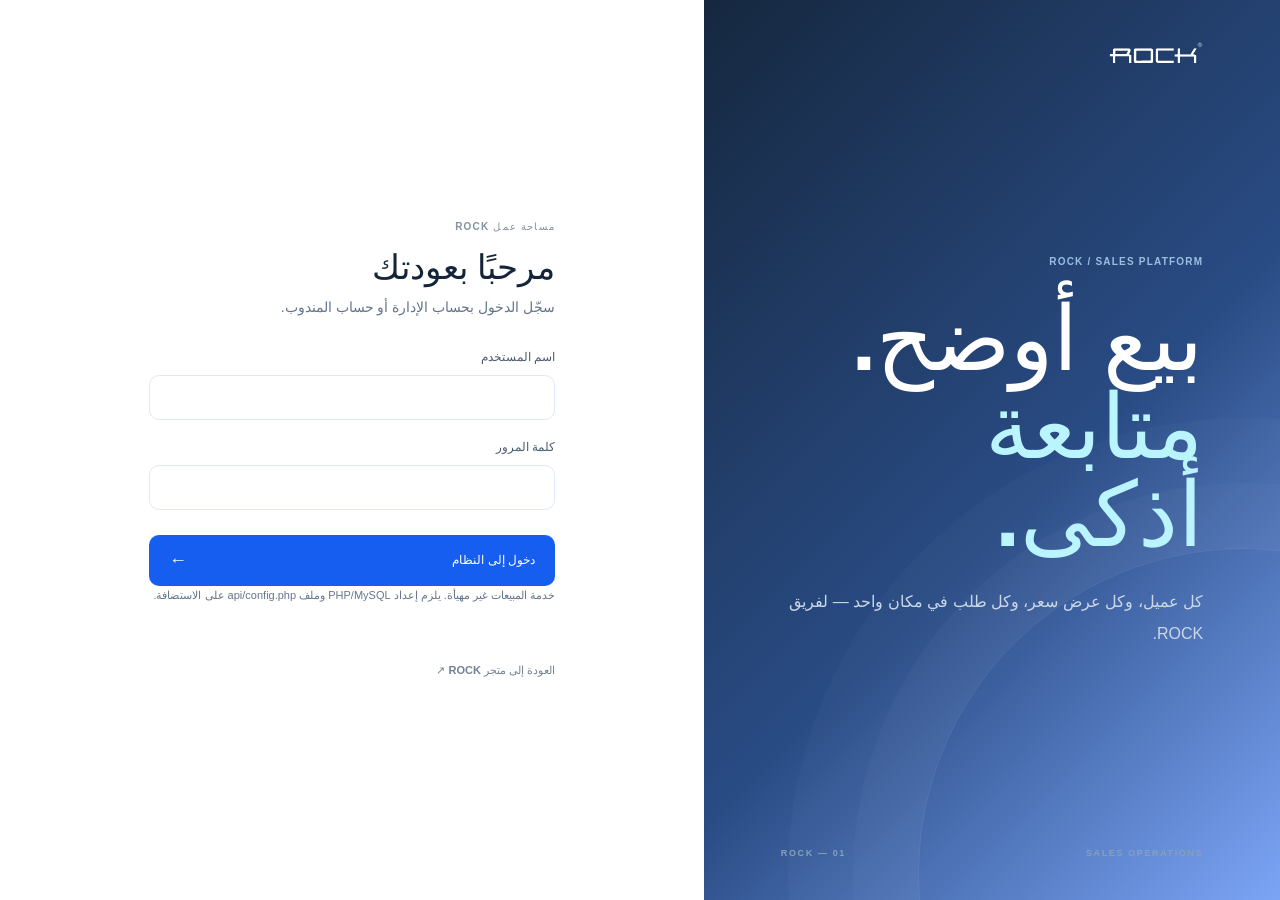
==== commit 7d6238ce: "ROCK: load new font family in sales portal" ====
--- a/sales/index.html
+++ b/sales/index.html
@@ -8,7 +8,7 @@
 <link rel="icon" href="../assets/brand/rock-logo.svg" type="image/svg+xml">
 <link rel="preconnect" href="https://fonts.googleapis.com"><link rel="preconnect" href="https://fonts.gstatic.com" crossorigin>
 <link href="https://fonts.googleapis.com/css2?family=IBM+Plex+Sans+Arabic:wght@400;500;600;700&family=Inter:wght@400;500;600;700;800;900&display=swap" rel="stylesheet">
-<link rel="stylesheet" href="styles.css?v=20261120-rock-v2"><script src="app.js?v=20261111-1" defer></script>
+<link rel="stylesheet" href="styles.css?v=20261120-typography-v1"><script src="app.js?v=20261111-1" defer></script>
 </head>
 <body>
 <div id="loginView" class="login-view">
--- a/sales/styles.css
+++ b/sales/styles.css
@@ -1,5 +1,5 @@
 @import url('https://fonts.googleapis.com/css2?family=IBM+Plex+Sans+Arabic:wght@400;500;600;700&family=Inter:wght@400;500;600;700;800;900&display=swap');
-:root{color-scheme:light;--navy:#071a33;--blue:#1676d2;--ink:#152438;--muted:#718096;--line:#e5eaf0;--paper:#f5f7fa;--green:#18835b;--amber:#a76a0b;--red:#bf3e42;font-family:"IBM Plex Sans Arabic","Inter",sans-serif}
+:root{color-scheme:light;--navy:#071a33;--blue:#1676d2;--ink:#152438;--muted:#718096;--line:#e5eaf0;--paper:#f5f7fa;--green:#18835b;--amber:#a76a0b;--red:#bf3e42;font-family:"Almarai","Source Sans 3",sans-serif}
 *{box-sizing:border-box}html{min-width:320px;background:var(--paper);scroll-behavior:smooth}body{margin:0;background:var(--paper);color:var(--ink);font-size:14px;line-height:1.65;-webkit-font-smoothing:antialiased}button,input,select,textarea{font:inherit}button,a{-webkit-tap-highlight-color:transparent}button{cursor:pointer}a{color:inherit;text-decoration:none}[hidden]{display:none!important}
 .login-view{min-height:100svh;display:grid;grid-template-columns:minmax(320px,.9fr) minmax(380px,1.1fr);background:#fff}.login-aside{min-height:100svh;padding:42px clamp(28px,6vw,90px);background:radial-gradient(ellipse at 80% 18%,rgba(43,131,214,.28),transparent 36%),linear-gradient(145deg,#071a33,#0e3158 70%,#103b67);color:#fff;display:flex;flex-direction:column;justify-content:space-between;position:relative;overflow:hidden}.login-aside:after{content:"";position:absolute;width:650px;height:650px;border:1px solid rgba(255,255,255,.09);border-radius:50%;right:-290px;bottom:-300px;box-shadow:0 0 0 65px rgba(255,255,255,.025),0 0 0 130px rgba(255,255,255,.02)}.login-logo{width:94px;position:relative;z-index:1}.login-logo img{width:100%;filter:brightness(0) invert(1)}.login-message{position:relative;z-index:1;max-width:560px;margin-block:auto}.eyebrow{display:block;font-size:10px;letter-spacing:.12em;font-weight:800;color:#8292a5;text-transform:uppercase}.eyebrow.light{color:#9bbfe3}.login-message h1{font-size:clamp(55px,7vw,100px);letter-spacing:-.065em;line-height:.98;margin:26px 0;font-weight:800}.login-message h1 em{font-style:normal;color:#70bdff}.login-message p{font-size:16px;line-height:2;color:#cad8e7;max-width:440px}.login-foot{display:flex;justify-content:space-between;gap:20px;color:#87a0ba;font:700 9px "Inter";letter-spacing:.18em;position:relative;z-index:1}.login-main{min-height:100svh;display:grid;place-items:center;padding:32px}.login-card{width:min(430px,100%);padding:12px}.login-card h2{font-size:34px;line-height:1.2;margin:12px 0 8px;letter-spacing:-.04em}.login-card>p{color:var(--muted);margin:0 0 29px}.login-card label,.form-grid label,.report-filter label{display:flex;flex-direction:column;gap:7px;font-size:12px;font-weight:700;color:#4c5b6e}.login-card input,.form-grid input,.form-grid select,.form-grid textarea,.report-filter input{width:100%;min-width:0;min-height:45px;border:1px solid var(--line);border-radius:10px;background:#fff;padding:10px 13px;outline:0;color:var(--ink);transition:border .18s,box-shadow .18s}.login-card input{margin:7px 0 18px}.login-card input:focus,.form-grid input:focus,.form-grid select:focus,.form-grid textarea:focus,.report-filter input:focus,.search-input:focus{border-color:#7db6ef;box-shadow:0 0 0 3px rgba(22,118,210,.1)}.primary-btn,.secondary-btn{min-height:43px;border-radius:10px;padding:0 17px;display:inline-flex;align-items:center;justify-content:center;gap:12px;font-size:12px;font-weight:800;border:1px solid transparent;transition:transform .18s,background .18s,border .18s}.primary-btn{background:var(--navy);color:#fff}.primary-btn:hover{background:#12375f;transform:translateY(-1px)}.secondary-btn{background:#fff;border-color:var(--line);color:var(--ink)}.secondary-btn:hover{background:#f8fafc;border-color:#cbd5df}.full-btn{width:100%;justify-content:space-between;margin-top:7px;min-height:51px;padding-inline:19px}.full-btn b{font-size:18px}.form-message{min-height:20px;font-size:11px;color:var(--red);margin:8px 0 0}.form-message.success{color:var(--green)}.back-link{font-size:11px;font-weight:700;color:#728196;display:inline-block;margin-top:26px}.back-link:hover{color:var(--blue)}
 .app-view{min-height:100svh}.sidebar{position:fixed;z-index:30;inset:0 auto 0 0;width:264px;background:var(--navy);color:#fff;display:flex;flex-direction:column;padding:25px 16px 17px;direction:rtl}.sidebar-brand{display:flex;align-items:center;justify-content:space-between;gap:10px;padding:5px 12px 30px}.sidebar-brand img{width:82px;filter:brightness(0) invert(1)}.sidebar-brand span{font:800 8px "Inter";letter-spacing:.12em;color:#9cb0c6}.sidebar-brand i{font-style:normal;color:#5dc28f}.workspace-label{font-size:10px;color:#7890a8;font-weight:700;padding:0 13px 11px}.side-nav{display:flex;flex-direction:column;gap:5px}.nav-link{width:100%;min-height:45px;border:0;background:transparent;color:#bac9d9;border-radius:10px;padding:0 12px;display:flex;align-items:center;gap:12px;text-align:right;font-size:12px;font-weight:600;transition:.18s}.nav-link:hover{background:rgba(255,255,255,.07);color:#fff}.nav-link.active{background:rgba(77,155,224,.2);color:#fff;box-shadow:inset -3px 0 #66b7ff}.nav-icon{width:23px;height:23px;border:1px solid rgba(255,255,255,.12);border-radius:7px;display:grid;place-items:center;font-size:15px;color:#91b4d8}.nav-link b,.admin-lock{margin-inline-start:auto}.nav-link b{font:700 10px "Inter";color:#a8c6e2}.admin-lock{font-size:8px;color:#80bcf4;background:rgba(91,162,226,.14);padding:3px 6px;border-radius:5px}.nav-divider{height:1px;background:rgba(255,255,255,.1);margin:13px 8px}.sidebar-bottom{margin-top:auto}.store-link{display:flex;align-items:center;gap:9px;color:#adbed0;padding:13px 12px;font-size:11px;border-bottom:1px solid rgba(255,255,255,.1)}.store-link span{font-size:16px}.sidebar-user{display:flex;align-items:center;gap:10px;padding:17px 8px 2px}.avatar{width:34px;height:34px;flex:0 0 34px;border-radius:11px;background:linear-gradient(145deg,#2389df,#14436e);display:grid;place-items:center;font:800 13px "Inter"}.user-meta{min-width:0;display:flex;flex-direction:column;flex:1}.user-meta strong{font-size:11px;white-space:nowrap;overflow:hidden;text-overflow:ellipsis}.user-meta small{font-size:9px;color:#90a5bc}.logout-btn{width:31px;height:31px;background:rgba(255,255,255,.07);border:0;border-radius:9px;color:#d4dfec;font-size:17px}
@@ -35,3 +35,23 @@
   background:rgba(21,94,239,.22)!important;
   box-shadow:inset -3px 0 #68A4FF!important
 }
+
+
+/* Shared ROCK brand typography across the sales workspace */
+:root{
+  --rock-font-ar:"Almarai","Source Sans 3",sans-serif;
+  --rock-font-en:"Source Sans 3","Almarai",sans-serif;
+  --rock-font-display:"Barlow","Source Sans 3",sans-serif;
+  font-family:var(--rock-font-ar);
+}
+body{font-family:var(--rock-font-ar)!important;font-synthesis:none}
+html[dir="ltr"] body{font-family:var(--rock-font-en)!important}
+:is(.login-message h1,.login-card h2,.page-heading h1,.panel-heading h2,.table-toolbar h2,.quote-lines-head h3){
+  font-family:var(--rock-font-ar)!important;
+  font-weight:800;
+  letter-spacing:0;
+}
+:is(.login-foot,.stat-card>strong,.recent-main strong,.recent-side b,.performance-sales){
+  font-family:var(--rock-font-display)!important;
+  font-variant-numeric:tabular-nums;
+}
